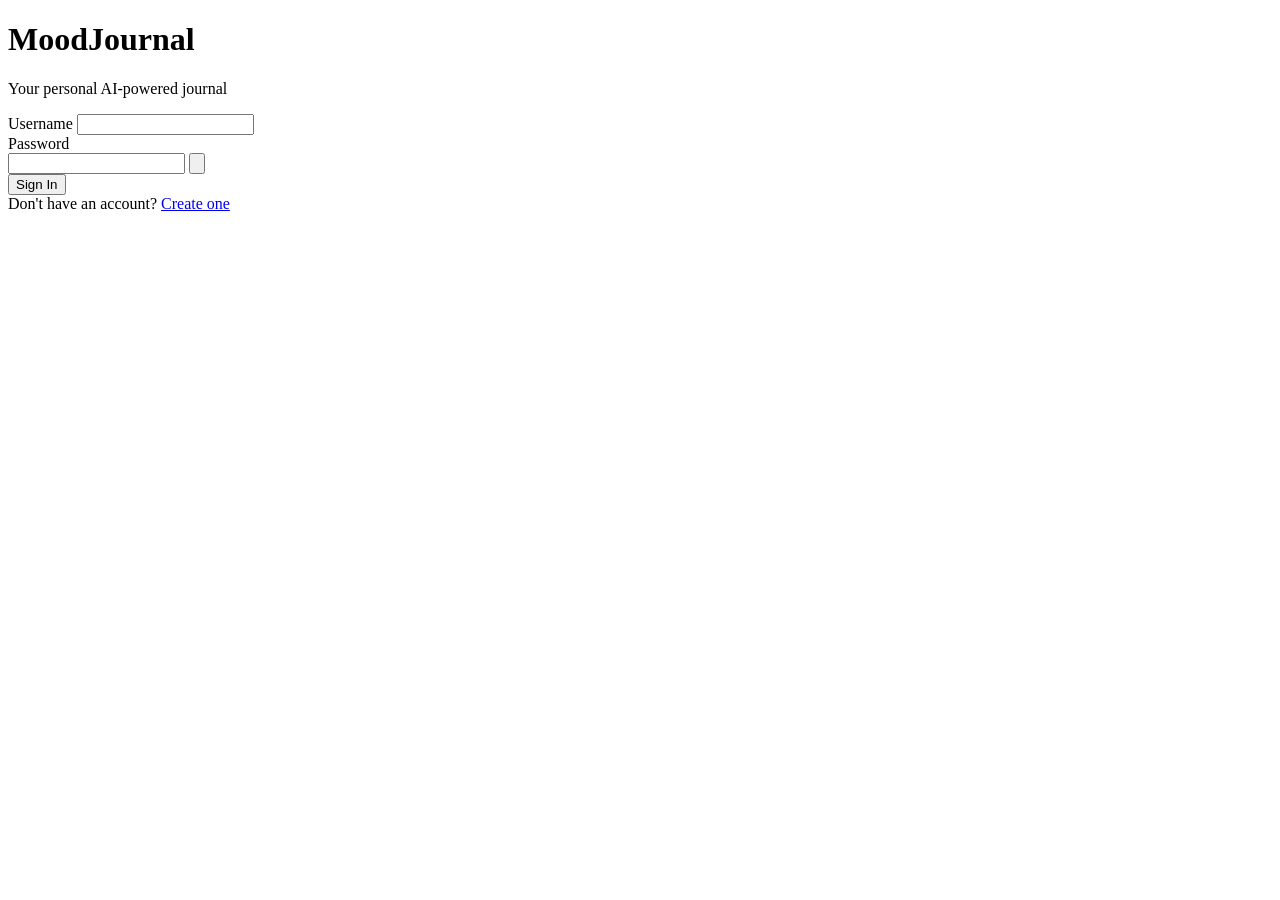
==== frontend/dashboard.html @ f507c2ee "Implement MoodJournal frontend pages and styling" ====
<!DOCTYPE html>
<html lang="en">
  <head>
    <meta charset="UTF-8" />
    <meta name="viewport" content="width=device-width, initial-scale=1.0" />
    <title>Dashboard — MoodJournal</title>
    <link rel="stylesheet" href="styles.css" />
  </head>
  <body>
    <div class="layout">
      <aside class="sidebar">
        <a href="index.html" class="logo">MoodJournal</a>
        <nav>
          <a href="index.html" class="nav-link" data-page="index">Write Entry</a>
          <a href="history.html" class="nav-link" data-page="history">History</a>
          <a href="dashboard.html" class="nav-link active" data-page="dashboard">Dashboard</a>
          <a href="reflection.html" class="nav-link" data-page="reflection">Reflections</a>
        </nav>
        <hr class="nav-divider" />
        <div class="user-section">
          <div class="user-name" id="userNameDisplay">—</div>
          <div class="user-email" id="userEmailDisplay">—</div>
          <button class="btn btn-secondary btn-sm btn-block" style="margin-bottom: 0.5rem" onclick="showChangePasswordModal()">Change Password</button>
          <button class="btn btn-secondary btn-sm btn-block" onclick="logout()">Sign Out</button>
        </div>
      </aside>

      <main class="main">
        <div class="container">
          <div class="flex-between page-heading">
            <div>
              <h1>Dashboard</h1>
              <p class="text-muted">See mood patterns across your journal entries.</p>
            </div>
            <select id="periodSelect" onchange="loadDashboard()" style="max-width: 170px">
              <option value="7d">Last 7 days</option>
              <option value="14d">Last 14 days</option>
              <option value="30d">Last 30 days</option>
              <option value="90d">Last 90 days</option>
            </select>
          </div>

          <div id="loadingSpinner" class="spinner"><div class="loader"></div></div>
          <div id="dashboardError" class="alert alert-danger hidden"></div>

          <div id="dashboardContent" class="hidden">
            <div class="grid grid-3" style="margin-bottom: 2rem">
              <div class="card stat-card">
                <div class="stat-value" id="totalEntries">0</div>
                <div class="text-sm text-muted">Entries in period</div>
              </div>
              <div class="card stat-card">
                <div class="stat-value" id="mostCommonMoodDisplay">—</div>
                <div class="text-sm text-muted">Most common mood</div>
              </div>
              <div class="card stat-card">
                <div class="stat-value" id="averageScoreDisplay">—</div>
                <div class="text-sm text-muted">Average mood score</div>
              </div>
            </div>

            <div id="dashboardEmpty" class="empty-state card hidden" style="margin-bottom:2rem">
              <div class="empty-state-text">No journal entries fall inside this period yet.</div>
              <a href="index.html" class="btn btn-primary">Write an Entry</a>
            </div>

            <div id="dashboardCharts" class="grid grid-2" style="margin-bottom: 2rem">
              <div class="card">
                <h3 class="card-title">Mood Distribution</h3>
                <div id="distributionChart" class="distribution-wrap"></div>
              </div>
              <div class="card">
                <h3 class="card-title">Mood Trend</h3>
                <div id="trendChart" class="trend-wrap"></div>
              </div>
            </div>

            <div id="weeklyCard" class="card">
              <div class="card-header"><h3 class="card-title">Weekly Summary</h3></div>
              <div class="card-body mb-0">
                <div style="overflow-x: auto">
                  <table class="table">
                    <thead>
                      <tr>
                        <th>Week</th><th>Entries</th><th>Avg Score</th><th>Dominant Mood</th>
                        <th>Positive</th><th>Neutral</th><th>Anxious</th><th>Negative</th>
                      </tr>
                    </thead>
                    <tbody id="weeklySummaryTable"></tbody>
                  </table>
                </div>
              </div>
            </div>

            <div class="text-sm text-muted" style="margin-top: 1rem">
              <strong>Note:</strong> Mood scores are used only to visualise journal trends. They are not a measurement of wellbeing.
            </div>
          </div>
        </div>
      </main>
    </div>

    <script src="js/common.js"></script>
    <script>
      const api = new ApiClient();
      requireAuth();

      const MOODS = ["POSITIVE", "NEUTRAL", "ANXIOUS", "NEGATIVE"];

      async function loadDashboard() {
        const period = document.getElementById("periodSelect").value;
        const spinner = document.getElementById("loadingSpinner");
        const content = document.getElementById("dashboardContent");
        const errorDiv = document.getElementById("dashboardError");
        spinner.classList.remove("hidden");
        content.classList.add("hidden");
        errorDiv.classList.add("hidden");

        try {
          const { dashboard } = await api.get(`/dashboard?period=${encodeURIComponent(period)}`);
          document.getElementById("totalEntries").textContent = dashboard.totalEntries;
          document.getElementById("mostCommonMoodDisplay").innerHTML = dashboard.mostCommonMood
            ? `<span class="stat-mood-label">${dashboard.mostCommonMood}</span>`
            : "—";
          document.getElementById("averageScoreDisplay").textContent =
            dashboard.averageScore === null ? "—" : Number(dashboard.averageScore).toFixed(2);

          const hasEntries = dashboard.totalEntries > 0;
          document.getElementById("dashboardEmpty").classList.toggle("hidden", hasEntries);
          document.getElementById("dashboardCharts").classList.toggle("hidden", !hasEntries);
          document.getElementById("weeklyCard").classList.toggle("hidden", !hasEntries);

          if (hasEntries) {
            renderDistributionChart(dashboard.moodDistribution || []);
            renderTrendChart(dashboard.moodTrend || []);
            renderWeeklySummary(dashboard.weeklySummary || []);
          }

          content.classList.remove("hidden");
        } catch (err) {
          errorDiv.textContent = err.message || "Could not load dashboard.";
          errorDiv.classList.remove("hidden");
        } finally {
          spinner.classList.add("hidden");
        }
      }

      function renderDistributionChart(distribution) {
        const container = document.getElementById("distributionChart");
        const data = MOODS.map((mood) => distribution.find((d) => d.mood === mood) || { mood, count: 0, percentage: 0 });
        const total = data.reduce((sum, item) => sum + item.count, 0);
        if (!total) {
          container.innerHTML = `<div class="empty-state">No distribution data.</div>`;
          return;
        }

        let cursor = 0;
        const stops = [];
        data.forEach((item) => {
          const start = cursor;
          cursor += item.percentage;
          stops.push(`${getMoodColor(item.mood)} ${start}% ${cursor}%`);
        });

        container.innerHTML = `
          <div class="donut-chart" style="background: conic-gradient(${stops.join(",")})">
            <div class="donut-hole"><strong>${total}</strong><span>entries</span></div>
          </div>
          <div class="chart-legend">
            ${data.map((item) => `
              <div class="legend-row">
                <span class="legend-dot" style="background:${getMoodColor(item.mood)}"></span>
                <span>${item.mood}</span>
                <strong>${item.count}</strong>
                <span class="text-muted">${Number(item.percentage).toFixed(1)}%</span>
              </div>`).join("")}
          </div>`;
      }

      function renderTrendChart(trend) {
        const container = document.getElementById("trendChart");
        if (!trend.length) {
          container.innerHTML = `<div class="empty-state">No trend data.</div>`;
          return;
        }

        const width = 720, height = 280;
        const left = 58, right = 18, top = 18, bottom = 52;
        const plotW = width - left - right;
        const plotH = height - top - bottom;
        const minY = -1, maxY = 2;
        const xFor = (i) => left + (trend.length === 1 ? plotW / 2 : (i / (trend.length - 1)) * plotW);
        const yFor = (value) => top + ((maxY - value) / (maxY - minY)) * plotH;
        const points = trend.map((d, i) => `${xFor(i)},${yFor(d.averageScore)}`).join(" ");
        const yLabels = [
          { v: 2, t: "Positive" }, { v: 1, t: "Neutral" }, { v: 0, t: "Anxious" }, { v: -1, t: "Negative" }
        ];
        const labelStep = Math.max(1, Math.ceil(trend.length / 6));

        container.innerHTML = `
          <svg class="trend-svg" viewBox="0 0 ${width} ${height}" role="img" aria-label="Mood trend chart">
            ${yLabels.map(({v,t}) => `
              <line x1="${left}" y1="${yFor(v)}" x2="${width-right}" y2="${yFor(v)}" class="chart-grid-line" />
              <text x="${left-10}" y="${yFor(v)+4}" text-anchor="end" class="chart-axis-label">${t}</text>`).join("")}
            <polyline points="${points}" class="trend-line" />
            ${trend.map((d,i) => `<circle cx="${xFor(i)}" cy="${yFor(d.averageScore)}" r="5" class="trend-point"><title>${formatDate(d.date)}: ${d.averageScore.toFixed(2)} (${d.entryCount} entries)</title></circle>`).join("")}
            ${trend.map((d,i) => (i % labelStep === 0 || i === trend.length-1) ? `<text x="${xFor(i)}" y="${height-18}" text-anchor="middle" class="chart-axis-label">${escapeHtml(formatDateShort(d.date))}</text>` : "").join("")}
          </svg>
          <div class="text-sm text-muted text-center">Daily average mood score</div>`;
      }

      function renderWeeklySummary(summary) {
        const tbody = document.getElementById("weeklySummaryTable");
        tbody.innerHTML = "";
        summary.forEach((week) => {
          const start = new Date(`${week.weekStart}T00:00:00`);
          const end = new Date(start);
          end.setDate(start.getDate() + 6);
          const row = document.createElement("tr");
          row.innerHTML = `
            <td>${formatDateShort(week.weekStart)} — ${end.toLocaleDateString("en-US", { month: "short", day: "numeric" })}</td>
            <td>${week.entryCount}</td>
            <td>${Number(week.averageScore).toFixed(2)}</td>
            <td>${week.dominantMood}</td>
            <td><span class="badge badge-success">${week.moodCounts.POSITIVE}</span></td>
            <td>${week.moodCounts.NEUTRAL}</td>
            <td><span class="badge badge-warning">${week.moodCounts.ANXIOUS}</span></td>
            <td><span class="badge badge-danger">${week.moodCounts.NEGATIVE}</span></td>`;
          tbody.appendChild(row);
        });
      }

      populateUserSidebar().catch(() => {});
      loadDashboard();
      setActivePage("dashboard");
    </script>
  </body>
</html>
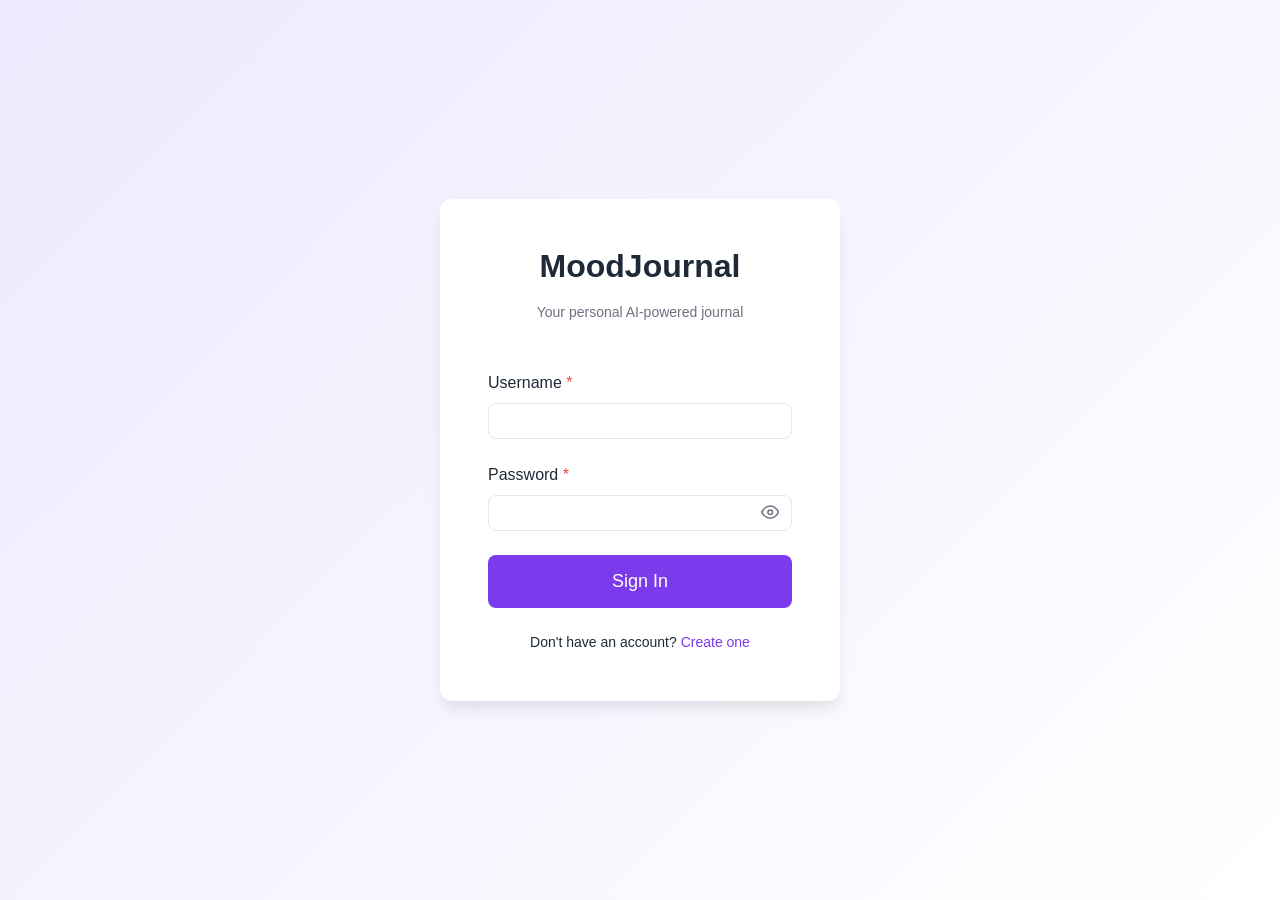
==== commit 4d068242: "Convert to AWS deployment: remove local runtime, add frontend config and deploy script" ====
--- a/frontend/dashboard.html
+++ b/frontend/dashboard.html
@@ -100,6 +100,7 @@
       </main>
     </div>
 
+    <script src="js/config.js"></script>
     <script src="js/common.js"></script>
     <script>
       const api = new ApiClient();
--- a/frontend/styles.css
+++ b/frontend/styles.css
@@ -0,0 +1,1122 @@
+/* MoodJournal Frontend Styles */
+
+:root {
+  --color-primary: #7c3aed;
+  --color-primary-light: #ede9fe;
+  --color-primary-dark: #5b21b6;
+  --color-success: #10b981;
+  --color-warning: #f59e0b;
+  --color-danger: #ef4444;
+  --color-info: #3b82f6;
+  --color-text: #1f2937;
+  --color-text-light: #6b7280;
+  --color-bg: #ffffff;
+  --color-bg-light: #f9fafb;
+  --color-border: #e5e7eb;
+  --color-shadow: rgba(0, 0, 0, 0.1);
+
+  --mood-positive: #10b981;
+  --mood-neutral: #6b7280;
+  --mood-anxious: #f59e0b;
+  --mood-negative: #ef4444;
+
+  --spacing-xs: 0.25rem;
+  --spacing-sm: 0.5rem;
+  --spacing-md: 1rem;
+  --spacing-lg: 1.5rem;
+  --spacing-xl: 2rem;
+  --spacing-2xl: 3rem;
+
+  --radius-sm: 0.375rem;
+  --radius-md: 0.5rem;
+  --radius-lg: 0.75rem;
+
+  --font-sans: -apple-system, BlinkMacSystemFont, "Segoe UI", Roboto, "Helvetica Neue", Arial,
+    sans-serif;
+  --font-mono: "SFMono-Regular", Consolas, "Liberation Mono", Menlo, monospace;
+
+  --shadow-sm: 0 1px 2px 0 var(--color-shadow);
+  --shadow-md: 0 4px 6px -1px var(--color-shadow);
+  --shadow-lg: 0 10px 15px -3px var(--color-shadow);
+}
+
+* {
+  margin: 0;
+  padding: 0;
+  box-sizing: border-box;
+}
+
+html {
+  font-size: 16px;
+}
+
+body {
+  font-family: var(--font-sans);
+  color: var(--color-text);
+  background-color: var(--color-bg-light);
+  line-height: 1.5;
+}
+
+/* Typography */
+h1,
+h2,
+h3,
+h4,
+h5,
+h6 {
+  font-weight: 600;
+  line-height: 1.2;
+  margin-bottom: var(--spacing-md);
+}
+
+h1 {
+  font-size: 2rem;
+}
+
+h2 {
+  font-size: 1.5rem;
+}
+
+h3 {
+  font-size: 1.25rem;
+}
+
+h4 {
+  font-size: 1.125rem;
+}
+
+p {
+  margin-bottom: var(--spacing-md);
+}
+
+a {
+  color: var(--color-primary);
+  text-decoration: none;
+  transition: color 0.2s;
+}
+
+a:hover {
+  color: var(--color-primary-dark);
+}
+
+/* Layout */
+.container {
+  max-width: 1200px;
+  margin: 0 auto;
+  padding: var(--spacing-md);
+}
+
+.layout {
+  display: grid;
+  grid-template-columns: 250px 1fr;
+  min-height: 100vh;
+  gap: var(--spacing-lg);
+}
+
+@media (max-width: 768px) {
+  .layout {
+    grid-template-columns: 1fr;
+  }
+}
+
+/* Sidebar Navigation */
+.sidebar {
+  background: var(--color-bg);
+  padding: var(--spacing-lg);
+  border-right: 1px solid var(--color-border);
+  position: sticky;
+  top: 0;
+  height: 100vh;
+  overflow-y: auto;
+}
+
+.logo {
+  font-size: 1.5rem;
+  font-weight: 700;
+  color: var(--color-primary);
+  margin-bottom: var(--spacing-2xl);
+  display: block;
+}
+
+.nav-link {
+  display: block;
+  padding: var(--spacing-md);
+  margin-bottom: var(--spacing-sm);
+  color: var(--color-text);
+  border-radius: var(--radius-md);
+  transition: background-color 0.2s;
+}
+
+.nav-link:hover {
+  background-color: var(--color-primary-light);
+  color: var(--color-primary-dark);
+}
+
+.nav-link.active {
+  background-color: var(--color-primary);
+  color: white;
+}
+
+.nav-divider {
+  border: none;
+  border-top: 1px solid var(--color-border);
+  margin: var(--spacing-lg) 0;
+}
+
+.user-section {
+  margin-top: var(--spacing-2xl);
+  padding-top: var(--spacing-lg);
+  border-top: 1px solid var(--color-border);
+}
+
+.user-name {
+  font-weight: 600;
+  margin-bottom: var(--spacing-sm);
+}
+
+.user-email {
+  font-size: 0.875rem;
+  color: var(--color-text-light);
+  margin-bottom: var(--spacing-md);
+}
+
+/* Main Content */
+.main {
+  padding: var(--spacing-lg);
+}
+
+/* Cards */
+.card {
+  background: var(--color-bg);
+  border: 1px solid var(--color-border);
+  border-radius: var(--radius-lg);
+  padding: var(--spacing-lg);
+  box-shadow: var(--shadow-sm);
+  transition: box-shadow 0.2s;
+}
+
+.card:hover {
+  box-shadow: var(--shadow-md);
+}
+
+.card-header {
+  display: flex;
+  justify-content: space-between;
+  align-items: center;
+  margin-bottom: var(--spacing-lg);
+  padding-bottom: var(--spacing-lg);
+  border-bottom: 1px solid var(--color-border);
+}
+
+.card-title {
+  font-size: 1.25rem;
+  font-weight: 600;
+}
+
+.card-body {
+  margin-bottom: var(--spacing-lg);
+}
+
+.card-footer {
+  padding-top: var(--spacing-lg);
+  border-top: 1px solid var(--color-border);
+  display: flex;
+  justify-content: space-between;
+  gap: var(--spacing-md);
+}
+
+/* Buttons */
+.btn {
+  display: inline-flex;
+  align-items: center;
+  justify-content: center;
+  gap: var(--spacing-sm);
+  padding: var(--spacing-sm) var(--spacing-lg);
+  border: none;
+  border-radius: var(--radius-md);
+  font-size: 1rem;
+  font-weight: 500;
+  cursor: pointer;
+  transition: all 0.2s;
+  text-decoration: none;
+  white-space: nowrap;
+}
+
+.btn:disabled {
+  opacity: 0.5;
+  cursor: not-allowed;
+}
+
+.btn-primary {
+  background-color: var(--color-primary);
+  color: white;
+}
+
+.btn-primary:hover:not(:disabled) {
+  background-color: var(--color-primary-dark);
+}
+
+.btn-secondary {
+  background-color: var(--color-bg-light);
+  color: var(--color-text);
+  border: 1px solid var(--color-border);
+}
+
+.btn-secondary:hover:not(:disabled) {
+  background-color: var(--color-border);
+}
+
+.btn-danger {
+  background-color: var(--color-danger);
+  color: white;
+}
+
+.btn-danger:hover:not(:disabled) {
+  background-color: #dc2626;
+}
+
+.btn-success {
+  background-color: var(--color-success);
+  color: white;
+}
+
+.btn-success:hover:not(:disabled) {
+  background-color: #059669;
+}
+
+.btn-sm {
+  padding: var(--spacing-xs) var(--spacing-md);
+  font-size: 0.875rem;
+}
+
+.btn-lg {
+  padding: var(--spacing-md) var(--spacing-2xl);
+  font-size: 1.125rem;
+}
+
+.btn-block {
+  display: flex;
+  width: 100%;
+}
+
+/* Forms */
+.form-group {
+  margin-bottom: var(--spacing-lg);
+}
+
+label {
+  display: block;
+  margin-bottom: var(--spacing-sm);
+  font-weight: 500;
+}
+
+.required::after {
+  content: " *";
+  color: var(--color-danger);
+}
+
+input[type="text"],
+input[type="email"],
+input[type="password"],
+input[type="date"],
+input[type="number"],
+textarea,
+select {
+  width: 100%;
+  padding: var(--spacing-sm) var(--spacing-md);
+  border: 1px solid var(--color-border);
+  border-radius: var(--radius-md);
+  font-family: var(--font-sans);
+  font-size: 1rem;
+  transition: border-color 0.2s;
+}
+
+/* Edge/IE inject their own reveal-password eye icon on top of ours - disable it. */
+input[type="password"]::-ms-reveal,
+input[type="password"]::-ms-clear {
+  display: none;
+}
+
+input[type="text"]:focus,
+input[type="email"]:focus,
+input[type="password"]:focus,
+input[type="date"]:focus,
+input[type="number"]:focus,
+textarea:focus,
+select:focus {
+  outline: none;
+  border-color: var(--color-primary);
+  box-shadow: 0 0 0 3px var(--color-primary-light);
+}
+
+textarea {
+  resize: vertical;
+  min-height: 120px;
+}
+
+.password-field {
+  position: relative;
+}
+
+.password-field input {
+  padding-right: 2.75rem;
+}
+
+.password-toggle {
+  position: absolute;
+  top: 50%;
+  right: var(--spacing-sm);
+  transform: translateY(-50%);
+  display: flex;
+  align-items: center;
+  justify-content: center;
+  width: 1.75rem;
+  height: 1.75rem;
+  padding: 0;
+  background: none;
+  border: none;
+  color: var(--color-text-light);
+  cursor: pointer;
+}
+
+.password-toggle:hover {
+  color: var(--color-text);
+}
+
+.password-toggle svg {
+  width: 1.15rem;
+  height: 1.15rem;
+}
+
+/* Alerts */
+.alert {
+  padding: var(--spacing-md) var(--spacing-lg);
+  border-radius: var(--radius-md);
+  margin-bottom: var(--spacing-lg);
+  display: flex;
+  gap: var(--spacing-md);
+  align-items: flex-start;
+}
+
+.alert-success {
+  background-color: #d1fae5;
+  border: 1px solid #6ee7b7;
+  color: #065f46;
+}
+
+.alert-danger {
+  background-color: #fee2e2;
+  border: 1px solid #fca5a5;
+  color: #7f1d1d;
+}
+
+.alert-info {
+  background-color: #dbeafe;
+  border: 1px solid #93c5fd;
+  color: #0c2340;
+}
+
+.alert-warning {
+  background-color: #fef3c7;
+  border: 1px solid #fcd34d;
+  color: #78350f;
+}
+
+/* Grid & Spacing */
+.grid {
+  display: grid;
+  gap: var(--spacing-lg);
+}
+
+.grid-2 {
+  grid-template-columns: repeat(auto-fit, minmax(300px, 1fr));
+}
+
+.grid-3 {
+  grid-template-columns: repeat(auto-fit, minmax(250px, 1fr));
+}
+
+@media (max-width: 768px) {
+  .grid-2,
+  .grid-3 {
+    grid-template-columns: 1fr;
+  }
+}
+
+.flex {
+  display: flex;
+}
+
+.flex-between {
+  display: flex;
+  justify-content: space-between;
+  align-items: center;
+}
+
+.flex-center {
+  display: flex;
+  justify-content: center;
+  align-items: center;
+}
+
+.flex-col {
+  flex-direction: column;
+}
+
+.gap-sm {
+  gap: var(--spacing-sm);
+}
+
+.gap-md {
+  gap: var(--spacing-md);
+}
+
+.gap-lg {
+  gap: var(--spacing-lg);
+}
+
+/* Mood Indicators */
+.mood-badge {
+  display: inline-flex;
+  align-items: center;
+  gap: var(--spacing-sm);
+  padding: var(--spacing-xs) var(--spacing-md);
+  border-radius: var(--radius-md);
+  font-size: 0.875rem;
+  font-weight: 600;
+}
+
+.mood-positive {
+  background-color: #d1fae5;
+  color: #065f46;
+}
+
+.mood-neutral {
+  background-color: #f3f4f6;
+  color: #374151;
+}
+
+.mood-anxious {
+  background-color: #fef3c7;
+  color: #78350f;
+}
+
+.mood-negative {
+  background-color: #fee2e2;
+  color: #7f1d1d;
+}
+
+.mood-dot {
+  display: inline-block;
+  width: 0.75rem;
+  height: 0.75rem;
+  border-radius: 50%;
+}
+
+.mood-dot-positive {
+  background-color: var(--mood-positive);
+}
+
+.mood-dot-neutral {
+  background-color: var(--mood-neutral);
+}
+
+.mood-dot-anxious {
+  background-color: var(--mood-anxious);
+}
+
+.mood-dot-negative {
+  background-color: var(--mood-negative);
+}
+
+/* Entry Card */
+.entry-card {
+  background: var(--color-bg);
+  border-left: 4px solid var(--color-border);
+  border-radius: var(--radius-md);
+  padding: var(--spacing-lg);
+  margin-bottom: var(--spacing-md);
+  transition: all 0.2s;
+}
+
+.entry-card:hover {
+  border-left-color: var(--color-primary);
+  box-shadow: var(--shadow-md);
+}
+
+.entry-header {
+  display: flex;
+  justify-content: space-between;
+  align-items: start;
+  margin-bottom: var(--spacing-md);
+}
+
+.entry-date {
+  font-size: 0.875rem;
+  color: var(--color-text-light);
+}
+
+.entry-title {
+  font-weight: 600;
+  margin-bottom: var(--spacing-sm);
+  display: block;
+}
+
+.entry-content {
+  color: var(--color-text);
+  margin-bottom: var(--spacing-md);
+  line-height: 1.6;
+}
+
+.entry-meta {
+  display: flex;
+  justify-content: space-between;
+  align-items: center;
+  font-size: 0.875rem;
+  color: var(--color-text-light);
+}
+
+/* Loader */
+.loader {
+  display: inline-block;
+  width: 1rem;
+  height: 1rem;
+  border: 2px solid var(--color-border);
+  border-top-color: var(--color-primary);
+  border-radius: 50%;
+  animation: spin 0.6s linear infinite;
+}
+
+@keyframes spin {
+  to {
+    transform: rotate(360deg);
+  }
+}
+
+.spinner {
+  display: flex;
+  justify-content: center;
+  align-items: center;
+  padding: var(--spacing-2xl);
+}
+
+/* Empty State */
+.empty-state {
+  text-align: center;
+  padding: var(--spacing-2xl);
+  color: var(--color-text-light);
+}
+
+.empty-state-icon {
+  font-size: 3rem;
+  margin-bottom: var(--spacing-lg);
+}
+
+.empty-state-text {
+  margin-bottom: var(--spacing-lg);
+}
+
+/* Auth Pages */
+.auth-container {
+  display: flex;
+  justify-content: center;
+  align-items: center;
+  min-height: 100vh;
+  background: linear-gradient(135deg, var(--color-primary-light) 0%, var(--color-bg) 100%);
+}
+
+.auth-box {
+  background: var(--color-bg);
+  padding: var(--spacing-2xl);
+  border-radius: var(--radius-lg);
+  box-shadow: var(--shadow-lg);
+  width: 100%;
+  max-width: 400px;
+}
+
+.auth-header {
+  text-align: center;
+  margin-bottom: var(--spacing-2xl);
+}
+
+.auth-logo {
+  font-size: 2rem;
+  font-weight: 700;
+  color: var(--color-primary);
+  margin-bottom: var(--spacing-md);
+}
+
+.auth-title {
+  margin-bottom: var(--spacing-md);
+}
+
+.auth-subtitle {
+  color: var(--color-text-light);
+  font-size: 0.875rem;
+}
+
+.auth-link {
+  text-align: center;
+  margin-top: var(--spacing-lg);
+  font-size: 0.875rem;
+}
+
+/* Tables */
+.table {
+  width: 100%;
+  border-collapse: collapse;
+  margin-bottom: var(--spacing-lg);
+}
+
+.table th {
+  background-color: var(--color-bg-light);
+  padding: var(--spacing-md);
+  text-align: left;
+  font-weight: 600;
+  border-bottom: 2px solid var(--color-border);
+}
+
+.table td {
+  padding: var(--spacing-md);
+  border-bottom: 1px solid var(--color-border);
+}
+
+.table tbody tr:hover {
+  background-color: var(--color-primary-light);
+}
+
+/* Charts Container */
+.chart-container {
+  position: relative;
+  height: 300px;
+  margin-bottom: var(--spacing-lg);
+}
+
+/* Badges */
+.badge {
+  display: inline-flex;
+  align-items: center;
+  padding: var(--spacing-xs) var(--spacing-sm);
+  border-radius: var(--radius-sm);
+  font-size: 0.75rem;
+  font-weight: 600;
+  text-transform: uppercase;
+}
+
+.badge-primary {
+  background-color: var(--color-primary-light);
+  color: var(--color-primary-dark);
+}
+
+.badge-success {
+  background-color: #d1fae5;
+  color: #065f46;
+}
+
+.badge-danger {
+  background-color: #fee2e2;
+  color: #7f1d1d;
+}
+
+/* Utilities */
+.text-center {
+  text-align: center;
+}
+
+.text-right {
+  text-align: right;
+}
+
+.text-muted {
+  color: var(--color-text-light);
+}
+
+.text-sm {
+  font-size: 0.875rem;
+}
+
+.text-lg {
+  font-size: 1.125rem;
+}
+
+.font-mono {
+  font-family: var(--font-mono);
+}
+
+.truncate {
+  overflow: hidden;
+  text-overflow: ellipsis;
+  white-space: nowrap;
+}
+
+.hidden {
+  display: none !important;
+}
+
+.mt-0 {
+  margin-top: 0;
+}
+
+.mb-0 {
+  margin-bottom: 0;
+}
+
+/* Responsive */
+@media (max-width: 768px) {
+  :root {
+    font-size: 14px;
+  }
+
+  .sidebar {
+    display: none;
+  }
+
+  .layout {
+    grid-template-columns: 1fr;
+  }
+
+  h1 {
+    font-size: 1.5rem;
+  }
+
+  h2 {
+    font-size: 1.25rem;
+  }
+
+  .card {
+    padding: var(--spacing-md);
+  }
+
+  .btn {
+    padding: var(--spacing-sm) var(--spacing-md);
+  }
+}
+
+/* Print Styles */
+@media print {
+  .sidebar,
+  .btn,
+  .btn-group {
+    display: none;
+  }
+
+  .card {
+    box-shadow: none;
+    border: 1px solid var(--color-border);
+  }
+}
+
+.page-heading,
+.section-heading {
+  margin-bottom: var(--spacing-lg);
+  gap: var(--spacing-lg);
+}
+
+.compact-grid .form-group {
+  margin-bottom: 0.75rem;
+}
+
+.form-actions-wrap {
+  flex-wrap: wrap;
+}
+
+.inline-spinner {
+  display: inline-flex;
+  gap: 0.5rem;
+  align-items: center;
+}
+
+.notification-toast {
+  position: fixed;
+  top: 1.25rem;
+  right: 1.25rem;
+  z-index: 2000;
+  width: min(420px, calc(100vw - 2.5rem));
+  box-shadow: var(--shadow-lg);
+}
+
+.icon-button {
+  appearance: none;
+  border: 0;
+  background: transparent;
+  color: inherit;
+  cursor: pointer;
+  font-size: 1.5rem;
+  line-height: 1;
+  padding: 0.25rem 0.5rem;
+  border-radius: var(--radius-sm);
+}
+
+.icon-button:hover {
+  background: rgba(0, 0, 0, 0.06);
+}
+
+.modal-backdrop {
+  position: fixed;
+  inset: 0;
+  z-index: 1500;
+  display: flex;
+  align-items: center;
+  justify-content: center;
+  padding: 1rem;
+  background: rgba(17, 24, 39, 0.58);
+}
+
+.modal-card {
+  width: min(720px, 96vw);
+  max-height: 90vh;
+  overflow-y: auto;
+  background: var(--color-bg);
+  border-radius: var(--radius-lg);
+  padding: var(--spacing-xl, 2rem);
+  box-shadow: var(--shadow-lg);
+}
+
+.modal-header {
+  display: flex;
+  justify-content: space-between;
+  gap: 1rem;
+  align-items: flex-start;
+  margin-bottom: 1.5rem;
+}
+
+.modal-header h2 {
+  margin-bottom: 0.35rem;
+}
+
+.modal-actions {
+  display: flex;
+  flex-wrap: wrap;
+  gap: 0.5rem;
+  justify-content: flex-end;
+  margin-top: 1rem;
+}
+
+.entry-full-content {
+  white-space: pre-wrap;
+  line-height: 1.75;
+  padding: 1rem;
+  background: var(--color-bg-light);
+  border: 1px solid var(--color-border);
+  border-radius: var(--radius-md);
+}
+
+.classification-note {
+  margin-top: 1rem;
+  padding: 0.8rem 1rem;
+  border-left: 3px solid var(--color-primary);
+  background: var(--color-primary-light);
+  font-size: 0.875rem;
+}
+
+.stat-card {
+  text-align: center;
+}
+
+.stat-value {
+  min-height: 3rem;
+  display: flex;
+  gap: 0.45rem;
+  align-items: center;
+  justify-content: center;
+  font-size: 2.15rem;
+  font-weight: 700;
+  color: var(--color-primary);
+}
+
+.stat-mood-label {
+  font-size: 1.05rem;
+  color: var(--color-text);
+}
+
+.distribution-wrap {
+  min-height: 300px;
+  display: grid;
+  grid-template-columns: minmax(160px, 220px) 1fr;
+  gap: 2rem;
+  align-items: center;
+  padding: 1rem 0;
+}
+
+.donut-chart {
+  width: min(220px, 100%);
+  aspect-ratio: 1;
+  border-radius: 50%;
+  display: grid;
+  place-items: center;
+  margin: 0 auto;
+}
+
+.donut-hole {
+  width: 58%;
+  aspect-ratio: 1;
+  border-radius: 50%;
+  background: var(--color-bg);
+  display: flex;
+  flex-direction: column;
+  align-items: center;
+  justify-content: center;
+  box-shadow: inset 0 0 0 1px var(--color-border);
+}
+
+.donut-hole strong {
+  font-size: 1.8rem;
+}
+
+.donut-hole span {
+  font-size: 0.75rem;
+  color: var(--color-text-light);
+}
+
+.chart-legend {
+  display: grid;
+  gap: 0.7rem;
+}
+
+.legend-row {
+  display: grid;
+  grid-template-columns: 12px 1fr auto auto;
+  gap: 0.6rem;
+  align-items: center;
+  font-size: 0.875rem;
+}
+
+.legend-dot {
+  width: 11px;
+  height: 11px;
+  border-radius: 50%;
+}
+
+.trend-wrap {
+  min-height: 300px;
+  display: flex;
+  flex-direction: column;
+  justify-content: center;
+}
+
+.trend-svg {
+  width: 100%;
+  height: 260px;
+  overflow: visible;
+}
+
+.chart-grid-line {
+  stroke: #e5e7eb;
+  stroke-width: 1;
+}
+
+.chart-axis-label {
+  fill: #6b7280;
+  font-size: 11px;
+  font-family: Arial, sans-serif;
+}
+
+.trend-line {
+  fill: none;
+  stroke: #7c3aed;
+  stroke-width: 4;
+  stroke-linejoin: round;
+  stroke-linecap: round;
+}
+
+.trend-point {
+  fill: #7c3aed;
+  stroke: white;
+  stroke-width: 2;
+}
+
+.badge-warning {
+  background-color: #fef3c7;
+  color: #78350f;
+}
+
+.reflection-text {
+  line-height: 1.8;
+  white-space: pre-wrap;
+  margin-bottom: 1rem;
+}
+
+.reflection-meta {
+  display: flex;
+  flex-direction: column;
+  gap: 0.45rem;
+  align-items: flex-end;
+}
+
+@media (max-width: 900px) {
+  .distribution-wrap {
+    grid-template-columns: 1fr;
+  }
+
+  .entry-meta {
+    align-items: flex-start;
+    gap: 0.75rem;
+    flex-direction: column;
+  }
+
+  .entry-actions {
+    flex-wrap: wrap;
+  }
+}
+
+@media (max-width: 768px) {
+  .main {
+    padding: 1rem;
+  }
+
+  .page-heading,
+  .section-heading,
+  .entry-header,
+  .card-header {
+    align-items: flex-start;
+    flex-direction: column;
+  }
+
+  .reflection-meta {
+    align-items: flex-start;
+  }
+}
+
+.mobile-topbar {
+  display: none;
+}
+
+@media (max-width: 768px) {
+  .mobile-topbar {
+    position: sticky;
+    top: 0;
+    z-index: 900;
+    display: flex;
+    align-items: center;
+    justify-content: space-between;
+    gap: 0.75rem;
+    padding: 0.75rem 1rem;
+    background: white;
+    border-bottom: 1px solid var(--color-border);
+    box-shadow: var(--shadow-sm);
+  }
+
+  .mobile-logo {
+    font-weight: 700;
+    color: var(--color-primary);
+  }
+
+  .mobile-links {
+    display: flex;
+    align-items: center;
+    gap: 0.55rem;
+    overflow-x: auto;
+  }
+
+  .mobile-links a,
+  .mobile-links button {
+    border: 0;
+    background: transparent;
+    color: var(--color-text);
+    font: inherit;
+    font-size: 0.78rem;
+    white-space: nowrap;
+    cursor: pointer;
+    padding: 0.25rem;
+  }
+}
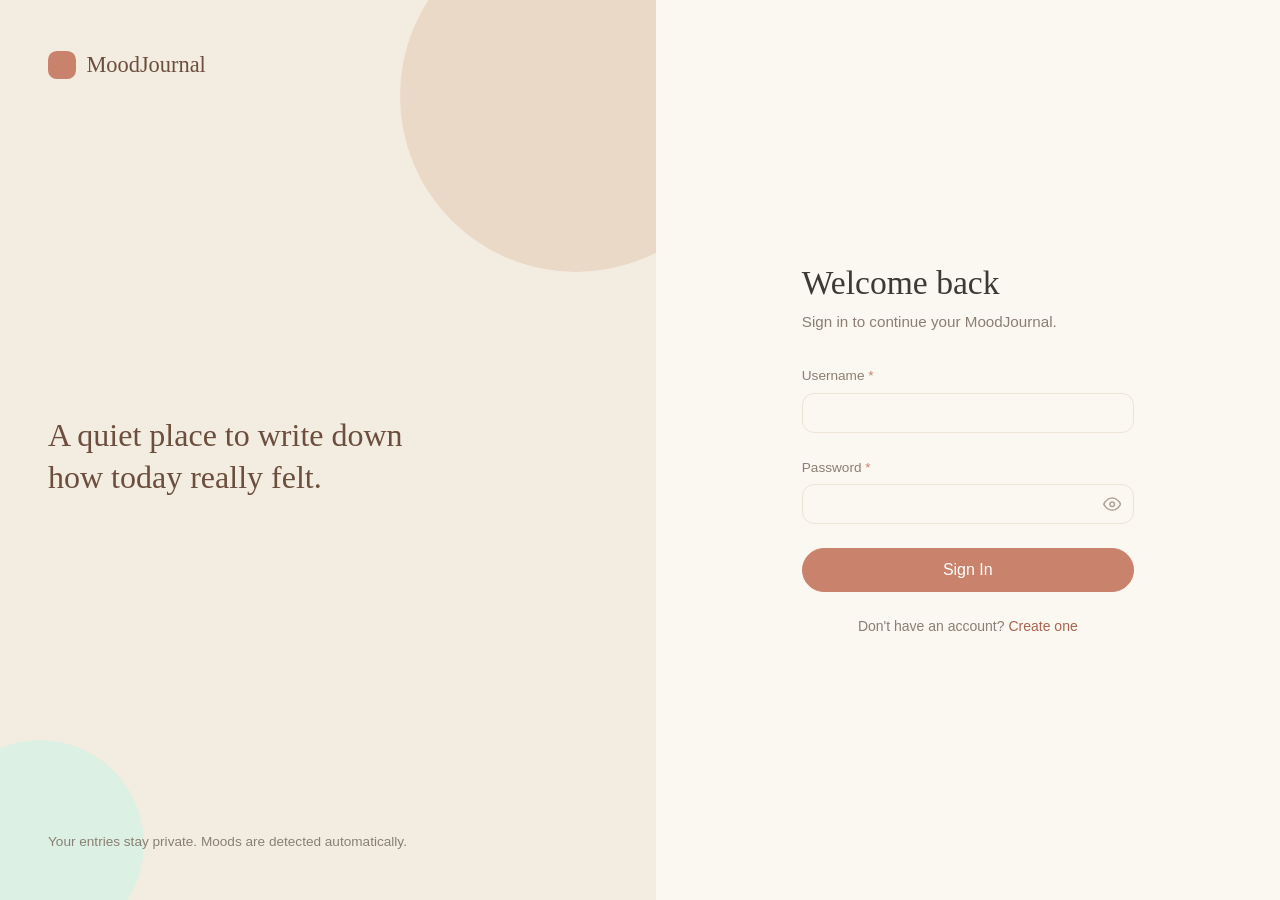
==== commit 6ed77f79: "Restyle the frontend with the calm pastel theme Visual changes only: page scripts, element ids and c" ====
--- a/frontend/dashboard.html
+++ b/frontend/dashboard.html
@@ -4,6 +4,7 @@
     <meta charset="UTF-8" />
     <meta name="viewport" content="width=device-width, initial-scale=1.0" />
     <title>Dashboard — MoodJournal</title>
+    <link rel="icon" href="data:image/svg+xml,%3Csvg xmlns='http://www.w3.org/2000/svg' viewBox='0 0 32 32'%3E%3Crect width='32' height='32' rx='7' fill='%23c9826b'/%3E%3Cpath d='M9 8h11a3 3 0 0 1 3 3v13H12a3 3 0 0 1-3-3z' fill='%23fff'/%3E%3Cpath d='M9 8v16' stroke='%23f6e3da' stroke-width='2'/%3E%3C/svg%3E" />
     <link rel="stylesheet" href="styles.css" />
   </head>
   <body>
--- a/frontend/styles.css
+++ b/frontend/styles.css
@@ -1,24 +1,30 @@
-/* MoodJournal Frontend Styles */
+/* MoodJournal Frontend Styles — "Calm pastel" theme
+ *
+ * Every class name here is also used by the page scripts (including markup
+ * generated in js/common.js), so rename nothing without updating the JS.
+ */
 
 :root {
-  --color-primary: #7c3aed;
-  --color-primary-light: #ede9fe;
-  --color-primary-dark: #5b21b6;
-  --color-success: #10b981;
-  --color-warning: #f59e0b;
-  --color-danger: #ef4444;
-  --color-info: #3b82f6;
-  --color-text: #1f2937;
-  --color-text-light: #6b7280;
+  --color-primary: #c9826b;
+  --color-primary-light: #f6e3da;
+  --color-primary-dark: #a8654f;
+  --color-success: #2f6b47;
+  --color-warning: #a36b12;
+  --color-danger: #b4483a;
+  --color-info: #5b7a99;
+  --color-text: #3d3a35;
+  --color-text-light: #8a7f72;
+  --color-text-faint: #b0a596;
   --color-bg: #ffffff;
-  --color-bg-light: #f9fafb;
-  --color-border: #e5e7eb;
-  --color-shadow: rgba(0, 0, 0, 0.1);
-
-  --mood-positive: #10b981;
-  --mood-neutral: #6b7280;
-  --mood-anxious: #f59e0b;
-  --mood-negative: #ef4444;
+  --color-bg-light: #fbf7f1;
+  --color-bg-side: #f3ece1;
+  --color-border: #ede4d8;
+  --color-shadow: rgba(107, 78, 61, 0.08);
+
+  --mood-positive: #8ccba3;
+  --mood-neutral: #c9c1b5;
+  --mood-anxious: #edbe6e;
+  --mood-negative: #e39a8c;
 
   --spacing-xs: 0.25rem;
   --spacing-sm: 0.5rem;
@@ -27,17 +33,19 @@
   --spacing-xl: 2rem;
   --spacing-2xl: 3rem;
 
-  --radius-sm: 0.375rem;
-  --radius-md: 0.5rem;
-  --radius-lg: 0.75rem;
+  --radius-sm: 0.5rem;
+  --radius-md: 0.75rem;
+  --radius-lg: 1.125rem;
+  --radius-pill: 999px;
 
   --font-sans: -apple-system, BlinkMacSystemFont, "Segoe UI", Roboto, "Helvetica Neue", Arial,
     sans-serif;
+  --font-serif: Georgia, "Times New Roman", serif;
   --font-mono: "SFMono-Regular", Consolas, "Liberation Mono", Menlo, monospace;
 
-  --shadow-sm: 0 1px 2px 0 var(--color-shadow);
-  --shadow-md: 0 4px 6px -1px var(--color-shadow);
-  --shadow-lg: 0 10px 15px -3px var(--color-shadow);
+  --shadow-sm: 0 1px 3px 0 var(--color-shadow);
+  --shadow-md: 0 6px 18px -6px rgba(107, 78, 61, 0.16);
+  --shadow-lg: 0 18px 40px -12px rgba(107, 78, 61, 0.25);
 }
 
 * {
@@ -54,7 +62,8 @@
   font-family: var(--font-sans);
   color: var(--color-text);
   background-color: var(--color-bg-light);
-  line-height: 1.5;
+  line-height: 1.55;
+  -webkit-font-smoothing: antialiased;
 }
 
 /* Typography */
@@ -64,9 +73,11 @@
 h4,
 h5,
 h6 {
-  font-weight: 600;
-  line-height: 1.2;
+  font-family: var(--font-serif);
+  font-weight: 400;
+  line-height: 1.25;
   margin-bottom: var(--spacing-md);
+  color: var(--color-text);
 }
 
 h1 {
@@ -74,15 +85,15 @@
 }
 
 h2 {
-  font-size: 1.5rem;
+  font-size: 1.4rem;
 }
 
 h3 {
-  font-size: 1.25rem;
+  font-size: 1.2rem;
 }
 
 h4 {
-  font-size: 1.125rem;
+  font-size: 1.075rem;
 }
 
 p {
@@ -90,27 +101,26 @@
 }
 
 a {
-  color: var(--color-primary);
+  color: var(--color-primary-dark);
   text-decoration: none;
   transition: color 0.2s;
 }
 
 a:hover {
-  color: var(--color-primary-dark);
+  color: var(--color-primary);
 }
 
 /* Layout */
 .container {
-  max-width: 1200px;
+  max-width: 1120px;
   margin: 0 auto;
   padding: var(--spacing-md);
 }
 
 .layout {
   display: grid;
-  grid-template-columns: 250px 1fr;
+  grid-template-columns: 240px 1fr;
   min-height: 100vh;
-  gap: var(--spacing-lg);
 }
 
 @media (max-width: 768px) {
@@ -121,68 +131,101 @@
 
 /* Sidebar Navigation */
 .sidebar {
-  background: var(--color-bg);
-  padding: var(--spacing-lg);
-  border-right: 1px solid var(--color-border);
+  background: var(--color-bg-side);
+  padding: 1.75rem 1rem;
   position: sticky;
   top: 0;
   height: 100vh;
   overflow-y: auto;
+  display: flex;
+  flex-direction: column;
 }
 
 .logo {
-  font-size: 1.5rem;
-  font-weight: 700;
-  color: var(--color-primary);
-  margin-bottom: var(--spacing-2xl);
-  display: block;
+  display: flex;
+  align-items: center;
+  gap: 0.65rem;
+  font-family: var(--font-serif);
+  font-size: 1.4rem;
+  color: #6b4e3d;
+  margin: 0 0.5rem 2rem;
+}
+
+.logo::before,
+.mobile-logo::before {
+  content: "";
+  flex-shrink: 0;
+  width: 1.75rem;
+  height: 1.75rem;
+  border-radius: 0.55rem;
+  background: var(--color-primary);
+}
+
+.logo:hover {
+  color: #6b4e3d;
 }
 
 .nav-link {
-  display: block;
-  padding: var(--spacing-md);
-  margin-bottom: var(--spacing-sm);
-  color: var(--color-text);
+  display: flex;
+  align-items: center;
+  gap: 0.7rem;
+  padding: 0.65rem 0.85rem;
+  margin-bottom: 0.25rem;
+  color: var(--color-text-light);
   border-radius: var(--radius-md);
-  transition: background-color 0.2s;
+  transition: background-color 0.2s, color 0.2s;
+}
+
+.nav-link::before {
+  content: "";
+  width: 0.45rem;
+  height: 0.45rem;
+  border-radius: 50%;
+  background: currentColor;
+  opacity: 0.45;
 }
 
 .nav-link:hover {
-  background-color: var(--color-primary-light);
-  color: var(--color-primary-dark);
+  background-color: rgba(255, 255, 255, 0.6);
+  color: #6b4e3d;
 }
 
 .nav-link.active {
-  background-color: var(--color-primary);
-  color: white;
+  background-color: var(--color-bg);
+  color: #6b4e3d;
+  box-shadow: var(--shadow-sm);
+}
+
+.nav-link.active::before {
+  background: var(--color-primary);
+  opacity: 1;
 }
 
 .nav-divider {
-  border: none;
-  border-top: 1px solid var(--color-border);
-  margin: var(--spacing-lg) 0;
+  display: none;
 }
 
 .user-section {
-  margin-top: var(--spacing-2xl);
-  padding-top: var(--spacing-lg);
-  border-top: 1px solid var(--color-border);
+  margin-top: auto;
+  padding: 1rem;
+  background: var(--color-bg);
+  border-radius: var(--radius-lg);
 }
 
 .user-name {
   font-weight: 600;
-  margin-bottom: var(--spacing-sm);
+  margin-bottom: 0.1rem;
 }
 
 .user-email {
-  font-size: 0.875rem;
+  font-size: 0.8rem;
   color: var(--color-text-light);
   margin-bottom: var(--spacing-md);
 }
 
 /* Main Content */
 .main {
-  padding: var(--spacing-lg);
+  padding: 2rem 2.25rem;
 }
 
 /* Cards */
@@ -190,7 +233,7 @@
   background: var(--color-bg);
   border: 1px solid var(--color-border);
   border-radius: var(--radius-lg);
-  padding: var(--spacing-lg);
+  padding: 1.35rem 1.5rem;
   box-shadow: var(--shadow-sm);
   transition: box-shadow 0.2s;
 }
@@ -203,14 +246,17 @@
   display: flex;
   justify-content: space-between;
   align-items: center;
+  gap: var(--spacing-md);
   margin-bottom: var(--spacing-lg);
-  padding-bottom: var(--spacing-lg);
+  padding-bottom: var(--spacing-md);
   border-bottom: 1px solid var(--color-border);
 }
 
 .card-title {
-  font-size: 1.25rem;
-  font-weight: 600;
+  font-family: var(--font-serif);
+  font-size: 1.2rem;
+  font-weight: 400;
+  margin-bottom: 0;
 }
 
 .card-body {
@@ -231,67 +277,87 @@
   align-items: center;
   justify-content: center;
   gap: var(--spacing-sm);
-  padding: var(--spacing-sm) var(--spacing-lg);
-  border: none;
-  border-radius: var(--radius-md);
-  font-size: 1rem;
+  padding: 0.6rem 1.35rem;
+  border: 1px solid var(--color-border);
+  border-radius: var(--radius-pill);
+  background: var(--color-bg);
+  color: var(--color-text);
+  font-family: var(--font-sans);
+  font-size: 0.95rem;
   font-weight: 500;
   cursor: pointer;
-  transition: all 0.2s;
+  transition: background-color 0.2s, border-color 0.2s, color 0.2s, transform 0.1s;
   text-decoration: none;
   white-space: nowrap;
 }
 
+.btn:hover:not(:disabled) {
+  border-color: #dccfbf;
+  background: var(--color-bg-light);
+}
+
+.btn:active:not(:disabled) {
+  transform: scale(0.98);
+}
+
 .btn:disabled {
-  opacity: 0.5;
+  opacity: 0.55;
   cursor: not-allowed;
 }
 
 .btn-primary {
   background-color: var(--color-primary);
+  border-color: var(--color-primary);
   color: white;
 }
 
 .btn-primary:hover:not(:disabled) {
   background-color: var(--color-primary-dark);
+  border-color: var(--color-primary-dark);
+  color: white;
 }
 
 .btn-secondary {
-  background-color: var(--color-bg-light);
+  background-color: transparent;
+  color: var(--color-text-light);
+  border: 1px solid var(--color-border);
+}
+
+.btn-secondary:hover:not(:disabled) {
+  background-color: var(--color-bg);
   color: var(--color-text);
-  border: 1px solid var(--color-border);
-}
-
-.btn-secondary:hover:not(:disabled) {
-  background-color: var(--color-border);
 }
 
 .btn-danger {
-  background-color: var(--color-danger);
-  color: white;
+  background-color: transparent;
+  border-color: #f0d2cc;
+  color: var(--color-danger);
 }
 
 .btn-danger:hover:not(:disabled) {
-  background-color: #dc2626;
+  background-color: #f8deda;
+  border-color: #f8deda;
+  color: #8e3b30;
 }
 
 .btn-success {
   background-color: var(--color-success);
+  border-color: var(--color-success);
   color: white;
 }
 
 .btn-success:hover:not(:disabled) {
-  background-color: #059669;
+  background-color: #245439;
 }
 
 .btn-sm {
-  padding: var(--spacing-xs) var(--spacing-md);
-  font-size: 0.875rem;
+  padding: 0.3rem 0.9rem;
+  font-size: 0.82rem;
 }
 
 .btn-lg {
-  padding: var(--spacing-md) var(--spacing-2xl);
-  font-size: 1.125rem;
+  padding: 0.75rem 1.9rem;
+  font-size: 1rem;
 }
 
 .btn-block {
@@ -306,13 +372,15 @@
 
 label {
   display: block;
-  margin-bottom: var(--spacing-sm);
+  margin-bottom: 0.4rem;
+  font-size: 0.85rem;
   font-weight: 500;
+  color: var(--color-text-light);
 }
 
 .required::after {
   content: " *";
-  color: var(--color-danger);
+  color: var(--color-primary);
 }
 
 input[type="text"],
@@ -323,12 +391,23 @@
 textarea,
 select {
   width: 100%;
-  padding: var(--spacing-sm) var(--spacing-md);
+  padding: 0.65rem 0.9rem;
   border: 1px solid var(--color-border);
   border-radius: var(--radius-md);
+  background: var(--color-bg-light);
+  color: var(--color-text);
   font-family: var(--font-sans);
-  font-size: 1rem;
-  transition: border-color 0.2s;
+  font-size: 0.95rem;
+  transition: border-color 0.2s, box-shadow 0.2s, background-color 0.2s;
+}
+
+input::placeholder,
+textarea::placeholder {
+  color: var(--color-text-faint);
+}
+
+select {
+  cursor: pointer;
 }
 
 /* Edge/IE inject their own reveal-password eye icon on top of ours - disable it. */
@@ -345,13 +424,15 @@
 textarea:focus,
 select:focus {
   outline: none;
+  background: var(--color-bg);
   border-color: var(--color-primary);
   box-shadow: 0 0 0 3px var(--color-primary-light);
 }
 
 textarea {
   resize: vertical;
-  min-height: 120px;
+  min-height: 160px;
+  line-height: 1.7;
 }
 
 .password-field {
@@ -375,7 +456,7 @@
   padding: 0;
   background: none;
   border: none;
-  color: var(--color-text-light);
+  color: var(--color-text-faint);
   cursor: pointer;
 }
 
@@ -390,36 +471,38 @@
 
 /* Alerts */
 .alert {
-  padding: var(--spacing-md) var(--spacing-lg);
+  padding: 0.85rem 1.1rem;
   border-radius: var(--radius-md);
   margin-bottom: var(--spacing-lg);
   display: flex;
   gap: var(--spacing-md);
   align-items: flex-start;
+  font-size: 0.9rem;
+  border: 1px solid transparent;
 }
 
 .alert-success {
-  background-color: #d1fae5;
-  border: 1px solid #6ee7b7;
-  color: #065f46;
+  background-color: #ddf0e4;
+  border-color: #c3e3cf;
+  color: #2f6b47;
 }
 
 .alert-danger {
-  background-color: #fee2e2;
-  border: 1px solid #fca5a5;
-  color: #7f1d1d;
+  background-color: #f8deda;
+  border-color: #f0c9c2;
+  color: #8e3b30;
 }
 
 .alert-info {
-  background-color: #dbeafe;
-  border: 1px solid #93c5fd;
-  color: #0c2340;
+  background-color: var(--color-primary-light);
+  border-color: #efd3c6;
+  color: #7a4b3b;
 }
 
 .alert-warning {
-  background-color: #fef3c7;
-  border: 1px solid #fcd34d;
-  color: #78350f;
+  background-color: #fcebd2;
+  border-color: #f5dbb2;
+  color: #8a5a12;
 }
 
 /* Grid & Spacing */
@@ -433,7 +516,7 @@
 }
 
 .grid-3 {
-  grid-template-columns: repeat(auto-fit, minmax(250px, 1fr));
+  grid-template-columns: repeat(auto-fit, minmax(220px, 1fr));
 }
 
 @media (max-width: 768px) {
@@ -480,30 +563,32 @@
   display: inline-flex;
   align-items: center;
   gap: var(--spacing-sm);
-  padding: var(--spacing-xs) var(--spacing-md);
-  border-radius: var(--radius-md);
-  font-size: 0.875rem;
+  padding: 0.2rem 0.75rem;
+  border-radius: var(--radius-pill);
+  font-size: 0.75rem;
   font-weight: 600;
+  letter-spacing: 0.02em;
+  white-space: nowrap;
 }
 
 .mood-positive {
-  background-color: #d1fae5;
-  color: #065f46;
+  background-color: #ddf0e4;
+  color: #2f6b47;
 }
 
 .mood-neutral {
-  background-color: #f3f4f6;
-  color: #374151;
+  background-color: #eeeae3;
+  color: #5f584f;
 }
 
 .mood-anxious {
-  background-color: #fef3c7;
-  color: #78350f;
+  background-color: #fcebd2;
+  color: #8a5a12;
 }
 
 .mood-negative {
-  background-color: #fee2e2;
-  color: #7f1d1d;
+  background-color: #f8deda;
+  color: #8e3b30;
 }
 
 .mood-dot {
@@ -532,48 +617,63 @@
 /* Entry Card */
 .entry-card {
   background: var(--color-bg);
-  border-left: 4px solid var(--color-border);
-  border-radius: var(--radius-md);
-  padding: var(--spacing-lg);
-  margin-bottom: var(--spacing-md);
-  transition: all 0.2s;
+  border: 1px solid var(--color-border);
+  border-left: 6px solid var(--mood-neutral);
+  border-radius: var(--radius-lg);
+  padding: 1.1rem 1.35rem;
+  transition: box-shadow 0.2s, transform 0.2s;
+}
+
+/* The stripe follows the mood badge inside the card, so no script change is
+   needed to colour it. Browsers without :has() keep the neutral stripe. */
+.entry-card:has(.mood-positive) {
+  border-left-color: var(--mood-positive);
+}
+
+.entry-card:has(.mood-anxious) {
+  border-left-color: var(--mood-anxious);
+}
+
+.entry-card:has(.mood-negative) {
+  border-left-color: var(--mood-negative);
 }
 
 .entry-card:hover {
-  border-left-color: var(--color-primary);
   box-shadow: var(--shadow-md);
 }
 
 .entry-header {
   display: flex;
   justify-content: space-between;
-  align-items: start;
-  margin-bottom: var(--spacing-md);
+  align-items: flex-start;
+  gap: var(--spacing-md);
+  margin-bottom: 0.6rem;
 }
 
 .entry-date {
-  font-size: 0.875rem;
-  color: var(--color-text-light);
+  font-size: 0.8rem;
+  color: var(--color-text-faint);
 }
 
 .entry-title {
-  font-weight: 600;
-  margin-bottom: var(--spacing-sm);
+  font-family: var(--font-serif);
+  font-size: 1.1rem;
+  margin-bottom: 0.1rem;
   display: block;
 }
 
 .entry-content {
-  color: var(--color-text);
-  margin-bottom: var(--spacing-md);
-  line-height: 1.6;
+  color: #5c564e;
+  margin-bottom: 0.85rem;
+  line-height: 1.65;
 }
 
 .entry-meta {
   display: flex;
   justify-content: space-between;
   align-items: center;
-  font-size: 0.875rem;
-  color: var(--color-text-light);
+  font-size: 0.8rem;
+  color: var(--color-text-faint);
 }
 
 /* Loader */
@@ -605,6 +705,7 @@
   text-align: center;
   padding: var(--spacing-2xl);
   color: var(--color-text-light);
+  font-family: var(--font-serif);
 }
 
 .empty-state-icon {
@@ -618,71 +719,144 @@
 
 /* Auth Pages */
 .auth-container {
-  display: flex;
-  justify-content: center;
-  align-items: center;
+  display: grid;
+  grid-template-columns: 1.05fr 1fr;
   min-height: 100vh;
-  background: linear-gradient(135deg, var(--color-primary-light) 0%, var(--color-bg) 100%);
+  background: var(--color-bg-light);
+}
+
+.auth-art {
+  position: relative;
+  overflow: hidden;
+  background: var(--color-bg-side);
+  padding: 3rem;
+  display: flex;
+  flex-direction: column;
+  justify-content: space-between;
+}
+
+.auth-art::before,
+.auth-art::after {
+  content: "";
+  position: absolute;
+  border-radius: 50%;
+}
+
+.auth-art::before {
+  width: 22rem;
+  height: 22rem;
+  right: -6rem;
+  top: -5rem;
+  background: #ebd9c8;
+}
+
+.auth-art::after {
+  width: 13rem;
+  height: 13rem;
+  left: -4rem;
+  bottom: -3rem;
+  background: #ddf0e4;
+}
+
+.auth-art > * {
+  position: relative;
+  z-index: 1;
+}
+
+.auth-art .logo {
+  margin: 0;
+}
+
+.auth-quote {
+  font-family: var(--font-serif);
+  font-size: 2rem;
+  line-height: 1.3;
+  color: #6b4e3d;
+  max-width: 24rem;
+  margin: 0;
+}
+
+.auth-art-note {
+  font-size: 0.85rem;
+  color: var(--color-text-light);
+  margin: 0;
 }
 
 .auth-box {
-  background: var(--color-bg);
-  padding: var(--spacing-2xl);
-  border-radius: var(--radius-lg);
-  box-shadow: var(--shadow-lg);
+  align-self: center;
+  justify-self: center;
   width: 100%;
-  max-width: 400px;
+  max-width: 380px;
+  padding: 2.5rem 1.5rem;
 }
 
 .auth-header {
-  text-align: center;
-  margin-bottom: var(--spacing-2xl);
+  margin-bottom: 2rem;
 }
 
 .auth-logo {
+  font-family: var(--font-serif);
   font-size: 2rem;
-  font-weight: 700;
   color: var(--color-primary);
   margin-bottom: var(--spacing-md);
 }
 
 .auth-title {
-  margin-bottom: var(--spacing-md);
+  font-size: 2.1rem;
+  margin-bottom: 0.35rem;
 }
 
 .auth-subtitle {
   color: var(--color-text-light);
-  font-size: 0.875rem;
+  font-size: 0.95rem;
+  margin: 0;
 }
 
 .auth-link {
   text-align: center;
   margin-top: var(--spacing-lg);
   font-size: 0.875rem;
+  color: var(--color-text-light);
+}
+
+@media (max-width: 860px) {
+  .auth-container {
+    grid-template-columns: 1fr;
+  }
+
+  .auth-art {
+    display: none;
+  }
 }
 
 /* Tables */
 .table {
   width: 100%;
   border-collapse: collapse;
-  margin-bottom: var(--spacing-lg);
+  margin-bottom: 0;
+  font-size: 0.9rem;
 }
 
 .table th {
+  padding: 0.7rem 0.85rem;
+  text-align: left;
+  font-weight: 500;
+  color: var(--color-text-light);
+  border-bottom: 1px solid var(--color-border);
+  white-space: nowrap;
+}
+
+.table td {
+  padding: 0.75rem 0.85rem;
+  border-bottom: 1px solid #f4eee6;
+}
+
+.table tbody tr:last-child td {
+  border-bottom: 0;
+}
+
+.table tbody tr:hover {
   background-color: var(--color-bg-light);
-  padding: var(--spacing-md);
-  text-align: left;
-  font-weight: 600;
-  border-bottom: 2px solid var(--color-border);
-}
-
-.table td {
-  padding: var(--spacing-md);
-  border-bottom: 1px solid var(--color-border);
-}
-
-.table tbody tr:hover {
-  background-color: var(--color-primary-light);
 }
 
 /* Charts Container */
@@ -696,11 +870,10 @@
 .badge {
   display: inline-flex;
   align-items: center;
-  padding: var(--spacing-xs) var(--spacing-sm);
-  border-radius: var(--radius-sm);
+  padding: 0.15rem 0.65rem;
+  border-radius: var(--radius-pill);
   font-size: 0.75rem;
   font-weight: 600;
-  text-transform: uppercase;
 }
 
 .badge-primary {
@@ -709,13 +882,13 @@
 }
 
 .badge-success {
-  background-color: #d1fae5;
-  color: #065f46;
+  background-color: #ddf0e4;
+  color: #2f6b47;
 }
 
 .badge-danger {
-  background-color: #fee2e2;
-  color: #7f1d1d;
+  background-color: #f8deda;
+  color: #8e3b30;
 }
 
 /* Utilities */
@@ -732,7 +905,7 @@
 }
 
 .text-sm {
-  font-size: 0.875rem;
+  font-size: 0.85rem;
 }
 
 .text-lg {
@@ -776,7 +949,7 @@
   }
 
   h1 {
-    font-size: 1.5rem;
+    font-size: 1.6rem;
   }
 
   h2 {
@@ -812,18 +985,29 @@
   gap: var(--spacing-lg);
 }
 
+.page-heading h1,
+.section-heading h2 {
+  margin-bottom: 0.2rem;
+}
+
+.page-heading p {
+  margin-bottom: 0;
+}
+
 .compact-grid .form-group {
-  margin-bottom: 0.75rem;
+  margin-bottom: 0.9rem;
 }
 
 .form-actions-wrap {
   flex-wrap: wrap;
+  align-items: center;
 }
 
 .inline-spinner {
   display: inline-flex;
   gap: 0.5rem;
   align-items: center;
+  color: var(--color-text-light);
 }
 
 .notification-toast {
@@ -833,6 +1017,7 @@
   z-index: 2000;
   width: min(420px, calc(100vw - 2.5rem));
   box-shadow: var(--shadow-lg);
+  align-items: center;
 }
 
 .icon-button {
@@ -848,7 +1033,7 @@
 }
 
 .icon-button:hover {
-  background: rgba(0, 0, 0, 0.06);
+  background: rgba(61, 58, 53, 0.07);
 }
 
 .modal-backdrop {
@@ -859,7 +1044,7 @@
   align-items: center;
   justify-content: center;
   padding: 1rem;
-  background: rgba(17, 24, 39, 0.58);
+  background: rgba(61, 58, 53, 0.45);
 }
 
 .modal-card {
@@ -867,7 +1052,7 @@
   max-height: 90vh;
   overflow-y: auto;
   background: var(--color-bg);
-  border-radius: var(--radius-lg);
+  border-radius: 1.4rem;
   padding: var(--spacing-xl, 2rem);
   box-shadow: var(--shadow-lg);
 }
@@ -894,8 +1079,10 @@
 
 .entry-full-content {
   white-space: pre-wrap;
-  line-height: 1.75;
-  padding: 1rem;
+  font-family: var(--font-serif);
+  font-size: 1.05rem;
+  line-height: 1.8;
+  padding: 1.1rem 1.25rem;
   background: var(--color-bg-light);
   border: 1px solid var(--color-border);
   border-radius: var(--radius-md);
@@ -904,42 +1091,48 @@
 .classification-note {
   margin-top: 1rem;
   padding: 0.8rem 1rem;
-  border-left: 3px solid var(--color-primary);
+  border-radius: var(--radius-md);
   background: var(--color-primary-light);
+  color: #7a4b3b;
   font-size: 0.875rem;
 }
 
 .stat-card {
-  text-align: center;
+  text-align: left;
+  display: flex;
+  flex-direction: column-reverse;
+  justify-content: flex-end;
+  gap: 0.25rem;
 }
 
 .stat-value {
-  min-height: 3rem;
+  min-height: 2.75rem;
   display: flex;
   gap: 0.45rem;
   align-items: center;
-  justify-content: center;
-  font-size: 2.15rem;
-  font-weight: 700;
-  color: var(--color-primary);
+  font-family: var(--font-serif);
+  font-size: 2.1rem;
+  font-weight: 400;
+  color: var(--color-text);
 }
 
 .stat-mood-label {
-  font-size: 1.05rem;
-  color: var(--color-text);
+  font-size: 1.6rem;
+  color: var(--color-success);
+  text-transform: capitalize;
 }
 
 .distribution-wrap {
-  min-height: 300px;
+  min-height: 280px;
   display: grid;
-  grid-template-columns: minmax(160px, 220px) 1fr;
-  gap: 2rem;
-  align-items: center;
-  padding: 1rem 0;
+  grid-template-columns: minmax(160px, 200px) 1fr;
+  gap: 1.75rem;
+  align-items: center;
+  padding: 0.5rem 0;
 }
 
 .donut-chart {
-  width: min(220px, 100%);
+  width: min(200px, 100%);
   aspect-ratio: 1;
   border-radius: 50%;
   display: grid;
@@ -948,7 +1141,7 @@
 }
 
 .donut-hole {
-  width: 58%;
+  width: 62%;
   aspect-ratio: 1;
   border-radius: 50%;
   background: var(--color-bg);
@@ -956,11 +1149,12 @@
   flex-direction: column;
   align-items: center;
   justify-content: center;
-  box-shadow: inset 0 0 0 1px var(--color-border);
 }
 
 .donut-hole strong {
-  font-size: 1.8rem;
+  font-family: var(--font-serif);
+  font-size: 1.9rem;
+  font-weight: 400;
 }
 
 .donut-hole span {
@@ -975,10 +1169,14 @@
 
 .legend-row {
   display: grid;
-  grid-template-columns: 12px 1fr auto auto;
+  grid-template-columns: 12px 1fr auto 3.5rem;
   gap: 0.6rem;
   align-items: center;
-  font-size: 0.875rem;
+  font-size: 0.85rem;
+}
+
+.legend-row > span:last-child {
+  text-align: right;
 }
 
 .legend-dot {
@@ -988,7 +1186,7 @@
 }
 
 .trend-wrap {
-  min-height: 300px;
+  min-height: 280px;
   display: flex;
   flex-direction: column;
   justify-content: center;
@@ -1001,37 +1199,44 @@
 }
 
 .chart-grid-line {
-  stroke: #e5e7eb;
+  stroke: #f1eae0;
   stroke-width: 1;
 }
 
 .chart-axis-label {
-  fill: #6b7280;
+  fill: var(--color-text-light);
   font-size: 11px;
-  font-family: Arial, sans-serif;
+  font-family: var(--font-sans);
 }
 
 .trend-line {
   fill: none;
-  stroke: #7c3aed;
-  stroke-width: 4;
+  stroke: var(--color-primary);
+  stroke-width: 3.5;
   stroke-linejoin: round;
   stroke-linecap: round;
 }
 
 .trend-point {
-  fill: #7c3aed;
-  stroke: white;
-  stroke-width: 2;
+  fill: #ffffff;
+  stroke: var(--color-primary);
+  stroke-width: 2.5;
 }
 
 .badge-warning {
-  background-color: #fef3c7;
-  color: #78350f;
+  background-color: #fcebd2;
+  color: #8a5a12;
+}
+
+.reflection-card .card-body {
+  margin-bottom: 0;
 }
 
 .reflection-text {
-  line-height: 1.8;
+  font-family: var(--font-serif);
+  font-size: 1.05rem;
+  line-height: 1.85;
+  color: #4a443c;
   white-space: pre-wrap;
   margin-bottom: 1rem;
 }
@@ -1091,14 +1296,22 @@
     justify-content: space-between;
     gap: 0.75rem;
     padding: 0.75rem 1rem;
-    background: white;
+    background: var(--color-bg-side);
     border-bottom: 1px solid var(--color-border);
-    box-shadow: var(--shadow-sm);
   }
 
   .mobile-logo {
-    font-weight: 700;
-    color: var(--color-primary);
+    display: flex;
+    align-items: center;
+    gap: 0.5rem;
+    font-family: var(--font-serif);
+    color: #6b4e3d;
+  }
+
+  .mobile-logo::before {
+    width: 1.25rem;
+    height: 1.25rem;
+    border-radius: 0.4rem;
   }
 
   .mobile-links {
